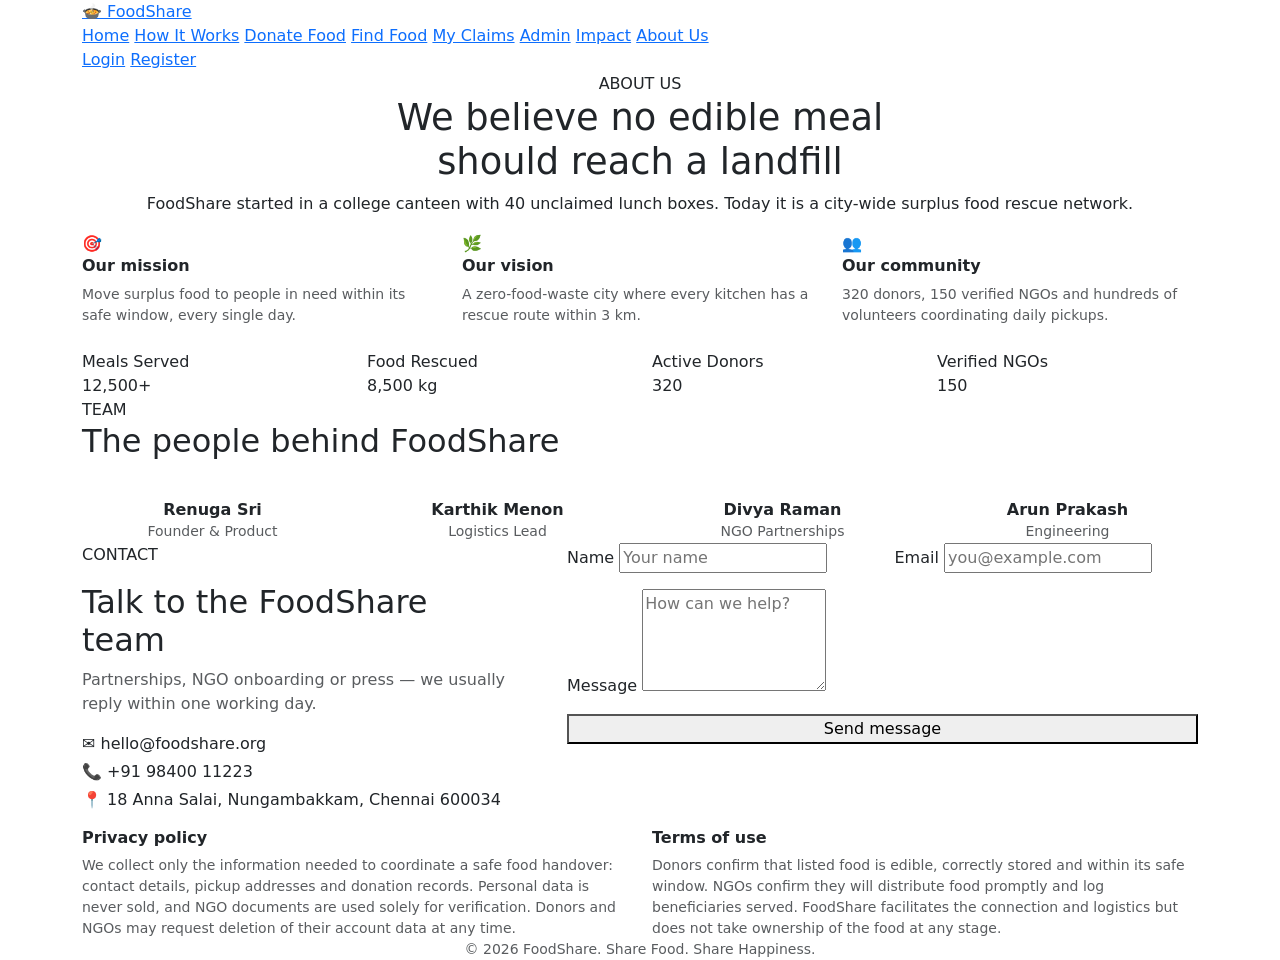
==== about.html @ 67fdd127 "Add files via upload" ====
<!DOCTYPE html>
<html lang="en">
<head>
<meta charset="UTF-8">
<meta name="viewport" content="width=device-width, initial-scale=1.0">
<title>About Us — FoodShare</title>
<link href="https://cdn.jsdelivr.net/npm/bootstrap@5.3.3/dist/css/bootstrap.min.css" rel="stylesheet">
<link rel="stylesheet" href="css/style.css">
</head>
<body>

<nav class="navbar-fs">
  <div class="container nav-inner">
    <a href="index.html" class="brand"><span class="brand-icon">🍲</span> FoodShare</a>
    <div class="nav-links">
      <a href="index.html">Home</a>
      <a href="how-it-works.html">How It Works</a>
      <a href="donate-food.html">Donate Food</a>
      <a href="find-food.html">Find Food</a>
      <a href="my-claims.html">My Claims</a>
      <a href="admin.html">Admin</a>
      <a href="impact.html">Impact</a>
      <a href="about.html" class="active">About Us</a>
    </div>
    <div class="nav-auth" id="navAuthSlot">
      <a href="login.html" class="login-link">Login</a>
      <a href="register.html" class="btn-fs-primary">Register</a>
    </div>
  </div>
</nav>

<section class="hero-fs text-center">
  <div class="container">
    <span class="badge-pill">ABOUT US</span>
    <h1 style="font-size:2.3rem;">We believe no edible meal<br>should reach a landfill</h1>
    <p class="lead-fs mx-auto">FoodShare started in a college canteen with 40 unclaimed lunch boxes. Today it is a city-wide surplus food rescue network.</p>
  </div>
</section>

<section class="section-fs">
  <div class="container">
    <div class="row g-4 mb-4">
      <div class="col-md-4">
        <div class="card-fs">
          <div class="icon-circle">🎯</div>
          <h6 class="fw-bold">Our mission</h6>
          <p class="text-muted small mb-0">Move surplus food to people in need within its safe window, every single day.</p>
        </div>
      </div>
      <div class="col-md-4">
        <div class="card-fs">
          <div class="icon-circle">🌿</div>
          <h6 class="fw-bold">Our vision</h6>
          <p class="text-muted small mb-0">A zero-food-waste city where every kitchen has a rescue route within 3 km.</p>
        </div>
      </div>
      <div class="col-md-4">
        <div class="card-fs">
          <div class="icon-circle">👥</div>
          <h6 class="fw-bold">Our community</h6>
          <p class="text-muted small mb-0">320 donors, 150 verified NGOs and hundreds of volunteers coordinating daily pickups.</p>
        </div>
      </div>
    </div>
    <div class="row g-4">
      <div class="col-md-3 col-6"><div class="card-fs"><div class="stat-label-sm">Meals Served</div><div class="stat-num">12,500+</div></div></div>
      <div class="col-md-3 col-6"><div class="card-fs"><div class="stat-label-sm">Food Rescued</div><div class="stat-num">8,500 kg</div></div></div>
      <div class="col-md-3 col-6"><div class="card-fs"><div class="stat-label-sm">Active Donors</div><div class="stat-num">320</div></div></div>
      <div class="col-md-3 col-6"><div class="card-fs"><div class="stat-label-sm">Verified NGOs</div><div class="stat-num">150</div></div></div>
    </div>
  </div>
</section>

<!-- Team -->
<section class="section-fs" style="background:var(--green-bg);">
  <div class="container">
    <div class="section-head">
      <span class="badge-pill">TEAM</span>
      <h2>The people behind FoodShare</h2>
    </div>
    <div class="row g-4 text-center">
      <div class="col-md-3 col-6">
        <div class="card-fs">
          <div class="icon-circle mx-auto" style="background:var(--green-dark);color:#fff;font-weight:700;">RS</div>
          <h6 class="fw-bold mt-2 mb-0">Renuga Sri</h6>
          <small class="text-muted">Founder & Product</small>
        </div>
      </div>
      <div class="col-md-3 col-6">
        <div class="card-fs">
          <div class="icon-circle mx-auto" style="background:var(--green-dark);color:#fff;font-weight:700;">KM</div>
          <h6 class="fw-bold mt-2 mb-0">Karthik Menon</h6>
          <small class="text-muted">Logistics Lead</small>
        </div>
      </div>
      <div class="col-md-3 col-6">
        <div class="card-fs">
          <div class="icon-circle mx-auto" style="background:var(--green-dark);color:#fff;font-weight:700;">DR</div>
          <h6 class="fw-bold mt-2 mb-0">Divya Raman</h6>
          <small class="text-muted">NGO Partnerships</small>
        </div>
      </div>
      <div class="col-md-3 col-6">
        <div class="card-fs">
          <div class="icon-circle mx-auto" style="background:var(--green-dark);color:#fff;font-weight:700;">AP</div>
          <h6 class="fw-bold mt-2 mb-0">Arun Prakash</h6>
          <small class="text-muted">Engineering</small>
        </div>
      </div>
    </div>
  </div>
</section>

<!-- Contact -->
<section class="section-fs" id="contact">
  <div class="container">
    <div class="row g-5 align-items-start">
      <div class="col-md-5">
        <span class="badge-pill">CONTACT</span>
        <h2 class="mt-3">Talk to the FoodShare team</h2>
        <p class="text-muted">Partnerships, NGO onboarding or press — we usually reply within one working day.</p>
        <p class="mb-1">✉ hello@foodshare.org</p>
        <p class="mb-1">📞 +91 98400 11223</p>
        <p>📍 18 Anna Salai, Nungambakkam, Chennai 600034</p>
      </div>
      <div class="col-md-7">
        <form class="card-fs" id="contactForm">
          <div class="row">
            <div class="col-md-6 mb-3">
              <label class="form-label-fs">Name</label>
              <input type="text" class="form-control-fs" placeholder="Your name" required>
            </div>
            <div class="col-md-6 mb-3">
              <label class="form-label-fs">Email</label>
              <input type="email" class="form-control-fs" placeholder="you@example.com" required>
            </div>
          </div>
          <div class="mb-3">
            <label class="form-label-fs">Message</label>
            <textarea class="form-control-fs" rows="4" placeholder="How can we help?" required></textarea>
          </div>
          <button type="submit" class="btn-fs-primary w-100 justify-content-center">Send message</button>
        </form>
      </div>
    </div>
  </div>
</section>

<!-- Privacy / Terms -->
<section class="section-fs pt-0" id="privacy">
  <div class="container">
    <div class="row g-4">
      <div class="col-md-6">
        <div class="card-fs">
          <h6 class="fw-bold">Privacy policy</h6>
          <p class="text-muted small mb-0">We collect only the information needed to coordinate a safe food handover: contact details, pickup addresses and donation records. Personal data is never sold, and NGO documents are used solely for verification. Donors and NGOs may request deletion of their account data at any time.</p>
        </div>
      </div>
      <div class="col-md-6" id="terms">
        <div class="card-fs">
          <h6 class="fw-bold">Terms of use</h6>
          <p class="text-muted small mb-0">Donors confirm that listed food is edible, correctly stored and within its safe window. NGOs confirm they will distribute food promptly and log beneficiaries served. FoodShare facilitates the connection and logistics but does not take ownership of the food at any stage.</p>
        </div>
      </div>
    </div>
  </div>
</section>

<footer class="footer-fs">
  <div class="container text-center text-muted small">© 2026 FoodShare. Share Food. Share Happiness.</div>
</footer>

<script src="https://cdn.jsdelivr.net/npm/bootstrap@5.3.3/dist/js/bootstrap.bundle.min.js"></script>
<script src="js/main.js"></script>
</body>
</html>
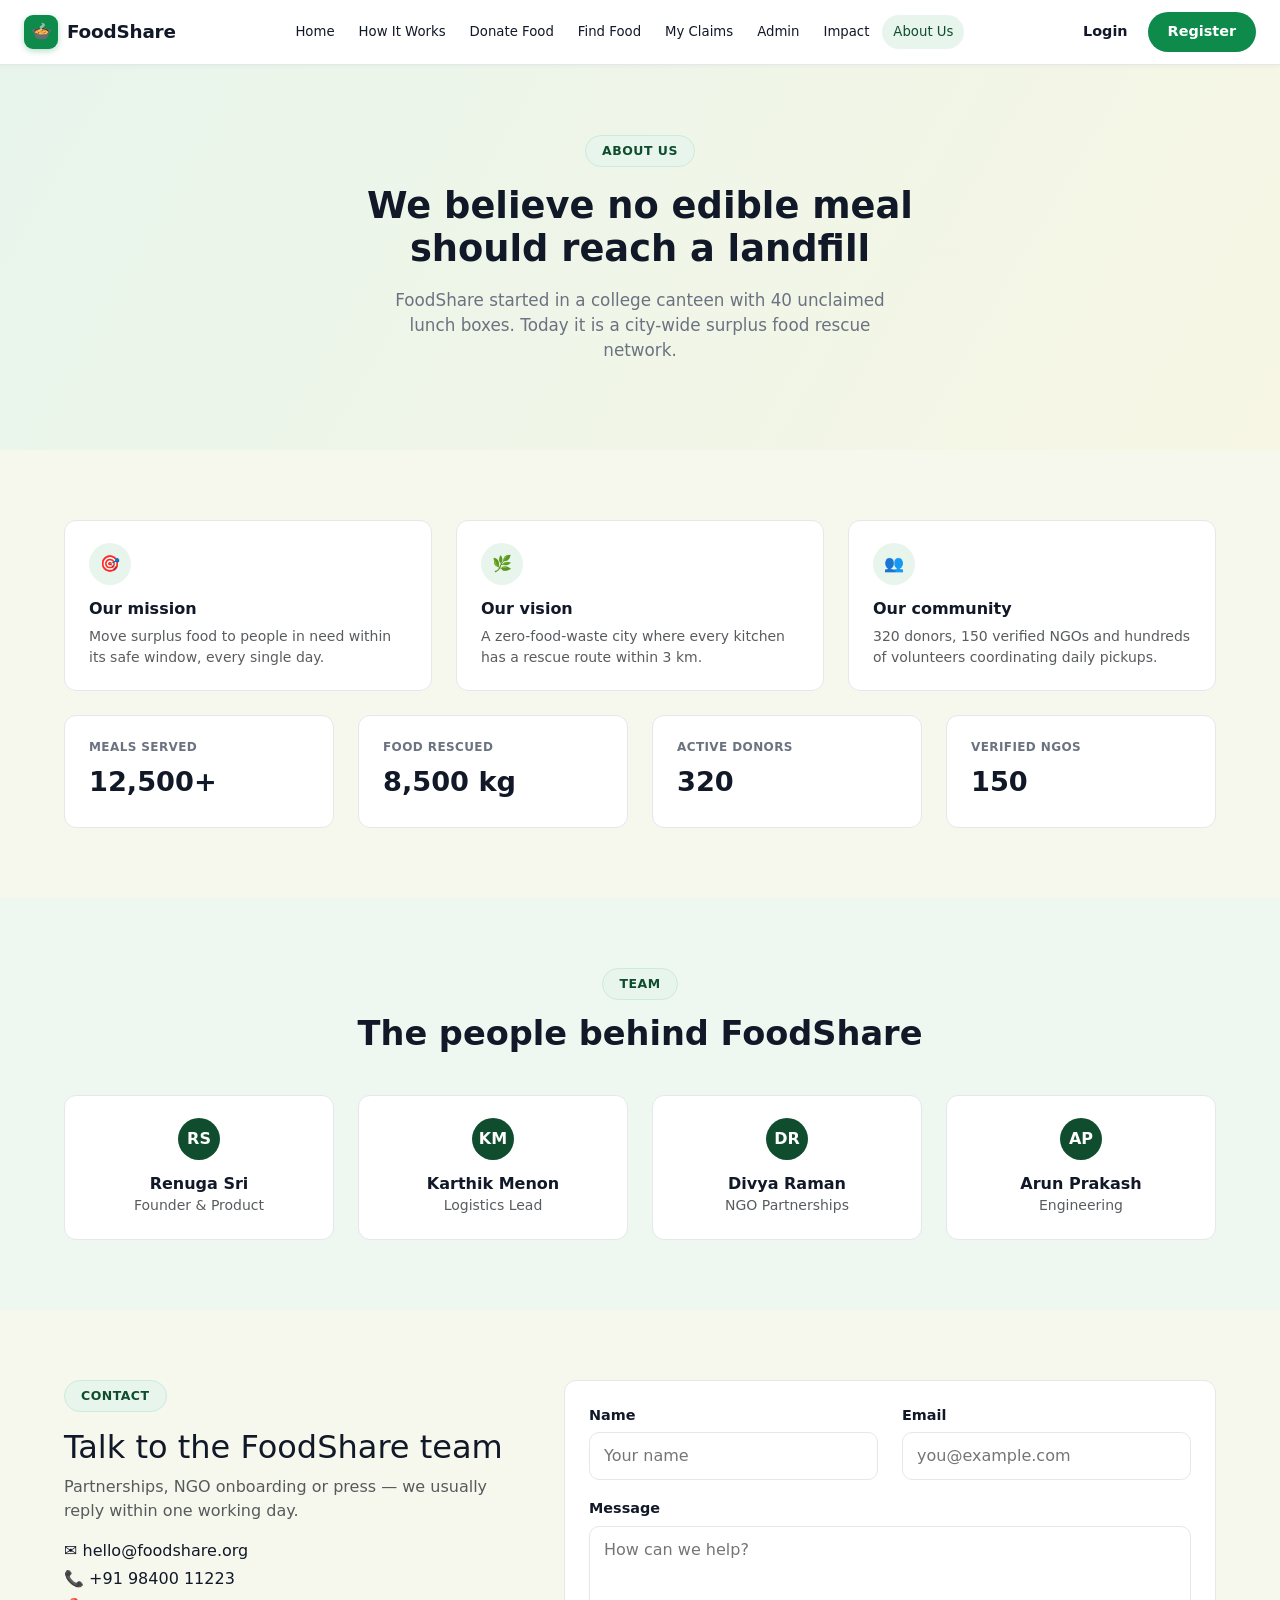
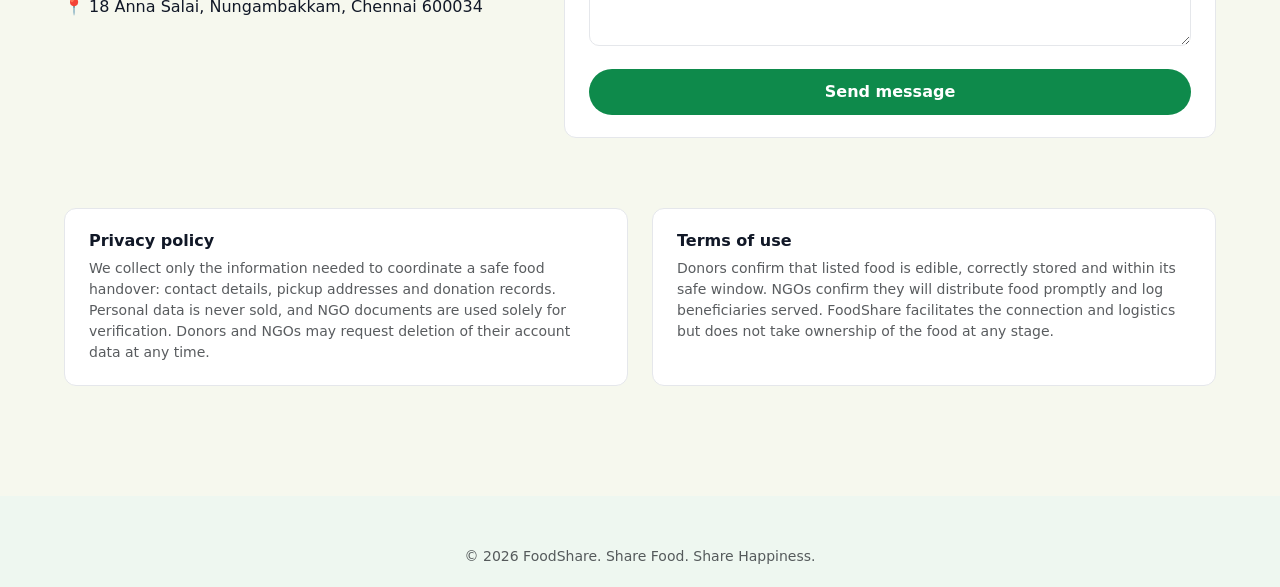
==== commit 4b4c4c13: "Update about.html" ====
--- a/about.html
+++ b/about.html
@@ -5,7 +5,7 @@
 <meta name="viewport" content="width=device-width, initial-scale=1.0">
 <title>About Us — FoodShare</title>
 <link href="https://cdn.jsdelivr.net/npm/bootstrap@5.3.3/dist/css/bootstrap.min.css" rel="stylesheet">
-<link rel="stylesheet" href="css/style.css">
+<link rel="stylesheet" href="style.css">
 </head>
 <body>
 
--- a/style.css
+++ b/style.css
@@ -0,0 +1,726 @@
+/* ===== FoodShare — Shared Stylesheet ===== */
+:root {
+  --green-dark: #0f4d2e;
+  --green: #0e8a4b;
+  --green-mid: #12995a;
+  --green-light: #e8f5ec;
+  --green-bg: #eef7f0;
+  --cream: #f6f8ee;
+  --text-dark: #111827;
+  --text-muted: #6b7280;
+  --border: #e5e7eb;
+  --white: #ffffff;
+  --radius-lg: 18px;
+  --radius-md: 12px;
+  --shadow: 0 4px 20px rgba(15, 77, 46, .08);
+}
+
+* {
+  box-sizing: border-box;
+}
+
+body {
+  font-family: 'Segoe UI', system-ui, -apple-system, Arial, sans-serif;
+  color: var(--text-dark);
+  background: var(--cream);
+  margin: 0;
+}
+
+a {
+  text-decoration: none;
+  color: inherit;
+}
+
+.container {
+  max-width: 1200px;
+  margin: 0 auto;
+  padding: 0 24px;
+}
+
+/* ---------- Navbar ---------- */
+.navbar-fs {
+  background: var(--white);
+  border-bottom: 1px solid var(--border);
+  box-shadow: 0 1px 4px rgba(15, 23, 42, .04);
+  padding: 12px 0;
+  position: sticky;
+  top: 0;
+  z-index: 1000;
+}
+
+.navbar-fs .container {
+  max-width: 1320px;
+}
+
+.navbar-fs .nav-inner {
+  display: flex;
+  align-items: center;
+  justify-content: space-between;
+  gap: 16px;
+  flex-wrap: nowrap;
+}
+
+.brand {
+  display: flex;
+  align-items: center;
+  gap: 9px;
+  font-weight: 700;
+  font-size: 1.15rem;
+  color: var(--text-dark);
+  flex-shrink: 0;
+  letter-spacing: -.2px;
+}
+
+.brand-icon {
+  width: 34px;
+  height: 34px;
+  background: var(--green);
+  border-radius: 9px;
+  display: flex;
+  align-items: center;
+  justify-content: center;
+  color: #fff;
+  font-size: 1.05rem;
+  flex-shrink: 0;
+  box-shadow: 0 2px 6px rgba(14, 138, 75, .3);
+}
+
+.nav-links {
+  display: flex;
+  gap: 2px;
+  align-items: center;
+  flex: 1;
+  justify-content: center;
+  flex-wrap: nowrap;
+}
+
+.nav-links a {
+  padding: 7px 11px;
+  border-radius: 20px;
+  color: var(--text-dark);
+  font-weight: 500;
+  font-size: .83rem;
+  white-space: nowrap;
+  transition: .15s;
+}
+
+.nav-links a.active,
+.nav-links a:hover {
+  background: var(--green-light);
+  color: var(--green-dark);
+}
+
+.nav-auth {
+  display: flex;
+  align-items: center;
+  gap: 10px;
+  flex-shrink: 0;
+}
+
+.nav-auth a.login-link {
+  font-weight: 600;
+  color: var(--text-dark);
+  font-size: .9rem;
+  padding: 8px 10px;
+  border-radius: 20px;
+  transition: .15s;
+}
+
+.nav-auth a.login-link:hover {
+  background: var(--green-light);
+  color: var(--green-dark);
+}
+
+.nav-auth a.btn-fs-primary {
+  padding: 9px 20px;
+  font-size: .9rem;
+}
+
+/* ---------- Buttons ---------- */
+.btn-fs-primary {
+  background: var(--green);
+  color: #fff;
+  border: none;
+  border-radius: 24px;
+  padding: 11px 22px;
+  font-weight: 600;
+  transition: .2s;
+  display: inline-flex;
+  align-items: center;
+  gap: 8px;
+}
+
+.btn-fs-primary:hover {
+  background: var(--green-dark);
+  color: #fff;
+}
+
+.btn-fs-outline {
+  background: #fff;
+  color: var(--text-dark);
+  border: 1px solid var(--border);
+  border-radius: 24px;
+  padding: 11px 22px;
+  font-weight: 600;
+  transition: .2s;
+}
+
+.btn-fs-outline:hover {
+  border-color: var(--green);
+  color: var(--green-dark);
+}
+
+.fdm-delivery-opt {
+  padding: 10px 12px;
+  font-size: .85rem;
+}
+
+.fdm-delivery-opt.selected {
+  background: var(--green);
+  color: #fff;
+  border-color: var(--green);
+}
+
+.btn-fs-dark {
+  background: var(--green-dark);
+  color: #fff;
+  border: none;
+  border-radius: 24px;
+  padding: 11px 24px;
+  font-weight: 600;
+}
+
+/* ---------- Hero ---------- */
+.hero-fs {
+  background: linear-gradient(120deg, var(--green-light) 0%, #f7f6e4 100%);
+  padding: 70px 0;
+}
+
+.badge-pill {
+  display: inline-flex;
+  align-items: center;
+  gap: 6px;
+  background: var(--green-light);
+  color: var(--green-dark);
+  padding: 6px 16px;
+  border-radius: 20px;
+  font-size: .78rem;
+  font-weight: 700;
+  letter-spacing: .5px;
+  border: 1px solid #cdeadb;
+}
+
+.hero-fs h1 {
+  font-size: 3rem;
+  font-weight: 800;
+  line-height: 1.15;
+  margin: 18px 0;
+}
+
+.hero-fs h1 .accent {
+  color: var(--green);
+}
+
+.hero-fs p.lead-fs {
+  color: var(--text-muted);
+  font-size: 1.05rem;
+  max-width: 520px;
+}
+
+.stat-row {
+  display: flex;
+  gap: 40px;
+  margin-top: 36px;
+}
+
+.stat-row .stat-label {
+  font-size: .75rem;
+  color: var(--text-muted);
+  letter-spacing: .5px;
+  font-weight: 600;
+}
+
+.stat-row .stat-value {
+  font-size: 1.8rem;
+  font-weight: 800;
+}
+
+.hero-img-wrap {
+  position: relative;
+  border-radius: var(--radius-lg);
+  overflow: hidden;
+  box-shadow: var(--shadow);
+}
+
+.hero-img-wrap img {
+  width: 100%;
+  display: block;
+}
+
+.floating-card {
+  position: absolute;
+  bottom: 16px;
+  left: 16px;
+  right: 16px;
+  background: #fff;
+  border-radius: 14px;
+  padding: 14px 18px;
+  box-shadow: 0 8px 24px rgba(0, 0, 0, .15);
+}
+
+.floating-card .live-tag {
+  color: var(--green);
+  font-size: .78rem;
+  font-weight: 600;
+  display: flex;
+  align-items: center;
+  gap: 6px;
+}
+
+.floating-card .live-title {
+  font-weight: 700;
+  margin: 4px 0 0;
+}
+
+.floating-card .live-sub {
+  color: var(--text-muted);
+  font-size: .85rem;
+}
+
+/* ---------- Section headers ---------- */
+.section-fs {
+  padding: 70px 0;
+}
+
+.section-head {
+  text-align: center;
+  max-width: 640px;
+  margin: 0 auto 40px;
+}
+
+.section-head h2 {
+  font-size: 2.1rem;
+  font-weight: 800;
+  margin: 14px 0 12px;
+}
+
+.section-head p {
+  color: var(--text-muted);
+}
+
+/* ---------- Stat / Info cards ---------- */
+.card-fs {
+  background: #fff;
+  border: 1px solid var(--border);
+  border-radius: var(--radius-md);
+  padding: 22px 24px;
+  height: 100%;
+}
+
+.card-fs .icon-circle {
+  width: 42px;
+  height: 42px;
+  border-radius: 50%;
+  display: flex;
+  align-items: center;
+  justify-content: center;
+  background: var(--green-light);
+  color: var(--green);
+  margin-bottom: 14px;
+}
+
+.card-fs .stat-num {
+  font-size: 1.7rem;
+  font-weight: 800;
+  margin: 6px 0 2px;
+}
+
+.card-fs .stat-label-sm {
+  font-size: .75rem;
+  color: var(--text-muted);
+  text-transform: uppercase;
+  letter-spacing: .4px;
+  font-weight: 600;
+}
+
+.card-fs .stat-sub {
+  font-size: .85rem;
+  color: var(--text-muted);
+}
+
+.step-card {
+  background: #fff;
+  border: 1px solid var(--border);
+  border-radius: var(--radius-md);
+  padding: 26px;
+  text-align: left;
+  height: 100%;
+}
+
+.step-icon {
+  width: 44px;
+  height: 44px;
+  border-radius: 50%;
+  background: var(--green);
+  color: #fff;
+  display: flex;
+  align-items: center;
+  justify-content: center;
+  margin-bottom: 14px;
+  font-size: 1.1rem;
+}
+
+.step-tag {
+  font-size: .72rem;
+  color: var(--text-muted);
+  font-weight: 700;
+  letter-spacing: .5px;
+}
+
+.step-card h5 {
+  font-weight: 700;
+  margin: 6px 0 8px;
+}
+
+.step-card p {
+  color: var(--text-muted);
+  font-size: .9rem;
+  margin: 0;
+}
+
+/* ---------- CTA banner ---------- */
+.cta-banner {
+  background: linear-gradient(120deg, var(--green-dark), var(--green));
+  border-radius: var(--radius-lg);
+  padding: 50px 30px;
+  text-align: center;
+  color: #fff;
+}
+
+.cta-banner h2 {
+  font-weight: 800;
+  font-size: 1.9rem;
+}
+
+.cta-banner p {
+  opacity: .9;
+  margin-bottom: 22px;
+}
+
+.btn-cta-light {
+  background: var(--green-light);
+  color: var(--green-dark);
+  border: none;
+  border-radius: 24px;
+  padding: 11px 22px;
+  font-weight: 700;
+}
+
+.btn-cta-outline {
+  background: transparent;
+  color: #fff;
+  border: 1px solid rgba(255, 255, 255, .5);
+  border-radius: 24px;
+  padding: 11px 22px;
+  font-weight: 700;
+}
+
+/* ---------- Footer ---------- */
+footer.footer-fs {
+  background: var(--green-bg);
+  padding: 50px 0 20px;
+  margin-top: 40px;
+}
+
+footer.footer-fs h6 {
+  font-weight: 700;
+  margin-bottom: 14px;
+}
+
+footer.footer-fs a {
+  color: var(--text-muted);
+  display: block;
+  margin-bottom: 8px;
+  font-size: .92rem;
+}
+
+footer.footer-fs a:hover {
+  color: var(--green-dark);
+}
+
+.footer-bottom-info {
+  background: #fff;
+  border: 1px solid var(--border);
+  border-radius: var(--radius-md);
+  padding: 20px 24px;
+  margin-bottom: 24px;
+}
+
+.social-circle {
+  width: 34px;
+  height: 34px;
+  border-radius: 50%;
+  background: #fff;
+  border: 1px solid var(--border);
+  display: inline-flex;
+  align-items: center;
+  justify-content: center;
+  margin-right: 8px;
+  color: var(--green-dark);
+}
+
+/* ---------- Find Food page ---------- */
+.filter-bar {
+  background: #fff;
+  border: 1px solid var(--border);
+  border-radius: var(--radius-md);
+  padding: 22px;
+  box-shadow: var(--shadow);
+}
+
+.filter-pill {
+  border: 1px solid var(--border);
+  background: #fff;
+  border-radius: 20px;
+  padding: 6px 16px;
+  font-size: .85rem;
+  font-weight: 500;
+  color: var(--text-dark);
+  margin-right: 8px;
+  margin-bottom: 8px;
+  display: inline-block;
+}
+
+.filter-pill.active {
+  background: var(--green-dark);
+  color: #fff;
+  border-color: var(--green-dark);
+}
+
+.filter-pill.active.soft {
+  background: var(--green-light);
+  color: var(--green-dark);
+  border-color: var(--green);
+}
+
+.food-card {
+  background: #fff;
+  border: 1px solid var(--border);
+  border-radius: var(--radius-md);
+  overflow: hidden;
+  height: 100%;
+  transition: opacity .25s ease;
+}
+
+.food-card img {
+  width: 100%;
+  height: 170px;
+  object-fit: cover;
+}
+
+.food-card .fc-body {
+  padding: 16px;
+}
+
+.food-card h6 {
+  font-weight: 700;
+  margin-bottom: 2px;
+}
+
+.food-card .fc-sub {
+  color: var(--text-muted);
+  font-size: .82rem;
+  margin-bottom: 10px;
+}
+
+.food-card .fc-meta {
+  display: flex;
+  gap: 14px;
+  font-size: .82rem;
+  color: var(--text-muted);
+  margin-bottom: 14px;
+}
+
+.food-card .fc-expiry {
+  color: #c07b00;
+  font-weight: 600;
+}
+
+/* ---------- Auth pages ---------- */
+.auth-split {
+  min-height: 100vh;
+  display: flex;
+}
+
+.auth-left {
+  flex: 1;
+  background: linear-gradient(180deg, rgba(10, 40, 25, .15), rgba(10, 40, 25, .75)), url('https://images.unsplash.com/photo-1547592180-85f173990554?q=80&w=1200') center/cover;
+  color: #fff;
+  display: flex;
+  align-items: flex-end;
+  padding: 40px;
+  min-height: 400px;
+}
+
+.auth-right {
+  flex: 1;
+  display: flex;
+  align-items: center;
+  justify-content: center;
+  padding: 40px;
+}
+
+.auth-box {
+  width: 100%;
+  max-width: 420px;
+}
+
+.role-toggle {
+  display: inline-flex;
+  background: var(--green-light);
+  border-radius: 24px;
+  padding: 4px;
+  margin-bottom: 26px;
+}
+
+.role-toggle button {
+  border: none;
+  background: transparent;
+  padding: 8px 22px;
+  border-radius: 20px;
+  font-weight: 600;
+  color: var(--text-muted);
+}
+
+.role-toggle button.active {
+  background: var(--green-dark);
+  color: #fff;
+}
+
+.role-card {
+  border: 1px solid var(--border);
+  border-radius: 12px;
+  padding: 14px;
+  text-align: left;
+  cursor: pointer;
+  background: #fff;
+}
+
+.role-card.selected {
+  border-color: var(--green);
+  background: var(--green-light);
+}
+
+.role-card small {
+  color: var(--text-muted);
+  display: block;
+  font-size: .78rem;
+}
+
+.form-label-fs {
+  font-weight: 600;
+  font-size: .9rem;
+  margin-bottom: 6px;
+}
+
+.form-control-fs {
+  border: 1px solid var(--border);
+  border-radius: 10px;
+  padding: 11px 14px;
+  width: 100%;
+}
+
+/* ---------- Utility ---------- */
+.text-green {
+  color: var(--green);
+}
+
+.bg-green-light {
+  background: var(--green-light);
+}
+
+@media(max-width:900px) {
+  .auth-split {
+    flex-direction: column;
+  }
+
+  .auth-left {
+    min-height: 220px;
+  }
+
+  .hero-fs h1 {
+    font-size: 2.1rem;
+  }
+
+  .nav-links {
+    display: none;
+  }
+
+  .stat-row {
+    flex-wrap: wrap;
+    gap: 20px;
+  }
+}
+
+/* ---------- Order tracking (My Claims) ---------- */
+.track-row {
+  display: flex;
+  align-items: center;
+  margin: 16px 0 8px;
+  flex-wrap: wrap;
+}
+
+.track-step {
+  display: flex;
+  flex-direction: column;
+  align-items: center;
+  text-align: center;
+  width: 90px;
+}
+
+.track-icon {
+  width: 38px;
+  height: 38px;
+  border-radius: 50%;
+  display: flex;
+  align-items: center;
+  justify-content: center;
+  background: #f1f1f1;
+  font-size: 1rem;
+  border: 2px solid var(--border);
+}
+
+.track-label {
+  font-size: .72rem;
+  margin-top: 6px;
+  color: var(--text-muted);
+  font-weight: 600;
+}
+
+.track-done .track-icon {
+  background: var(--green);
+  border-color: var(--green);
+  color: #fff;
+}
+
+.track-done .track-label {
+  color: var(--green-dark);
+}
+
+.track-current .track-icon {
+  background: #fff;
+  border-color: var(--green);
+  box-shadow: 0 0 0 4px var(--green-light);
+}
+
+.track-current .track-label {
+  color: var(--text-dark);
+}
+
+.track-connector {
+  flex: 1;
+  height: 2px;
+  background: var(--border);
+  min-width: 20px;
+  margin-top: -24px;
+}
